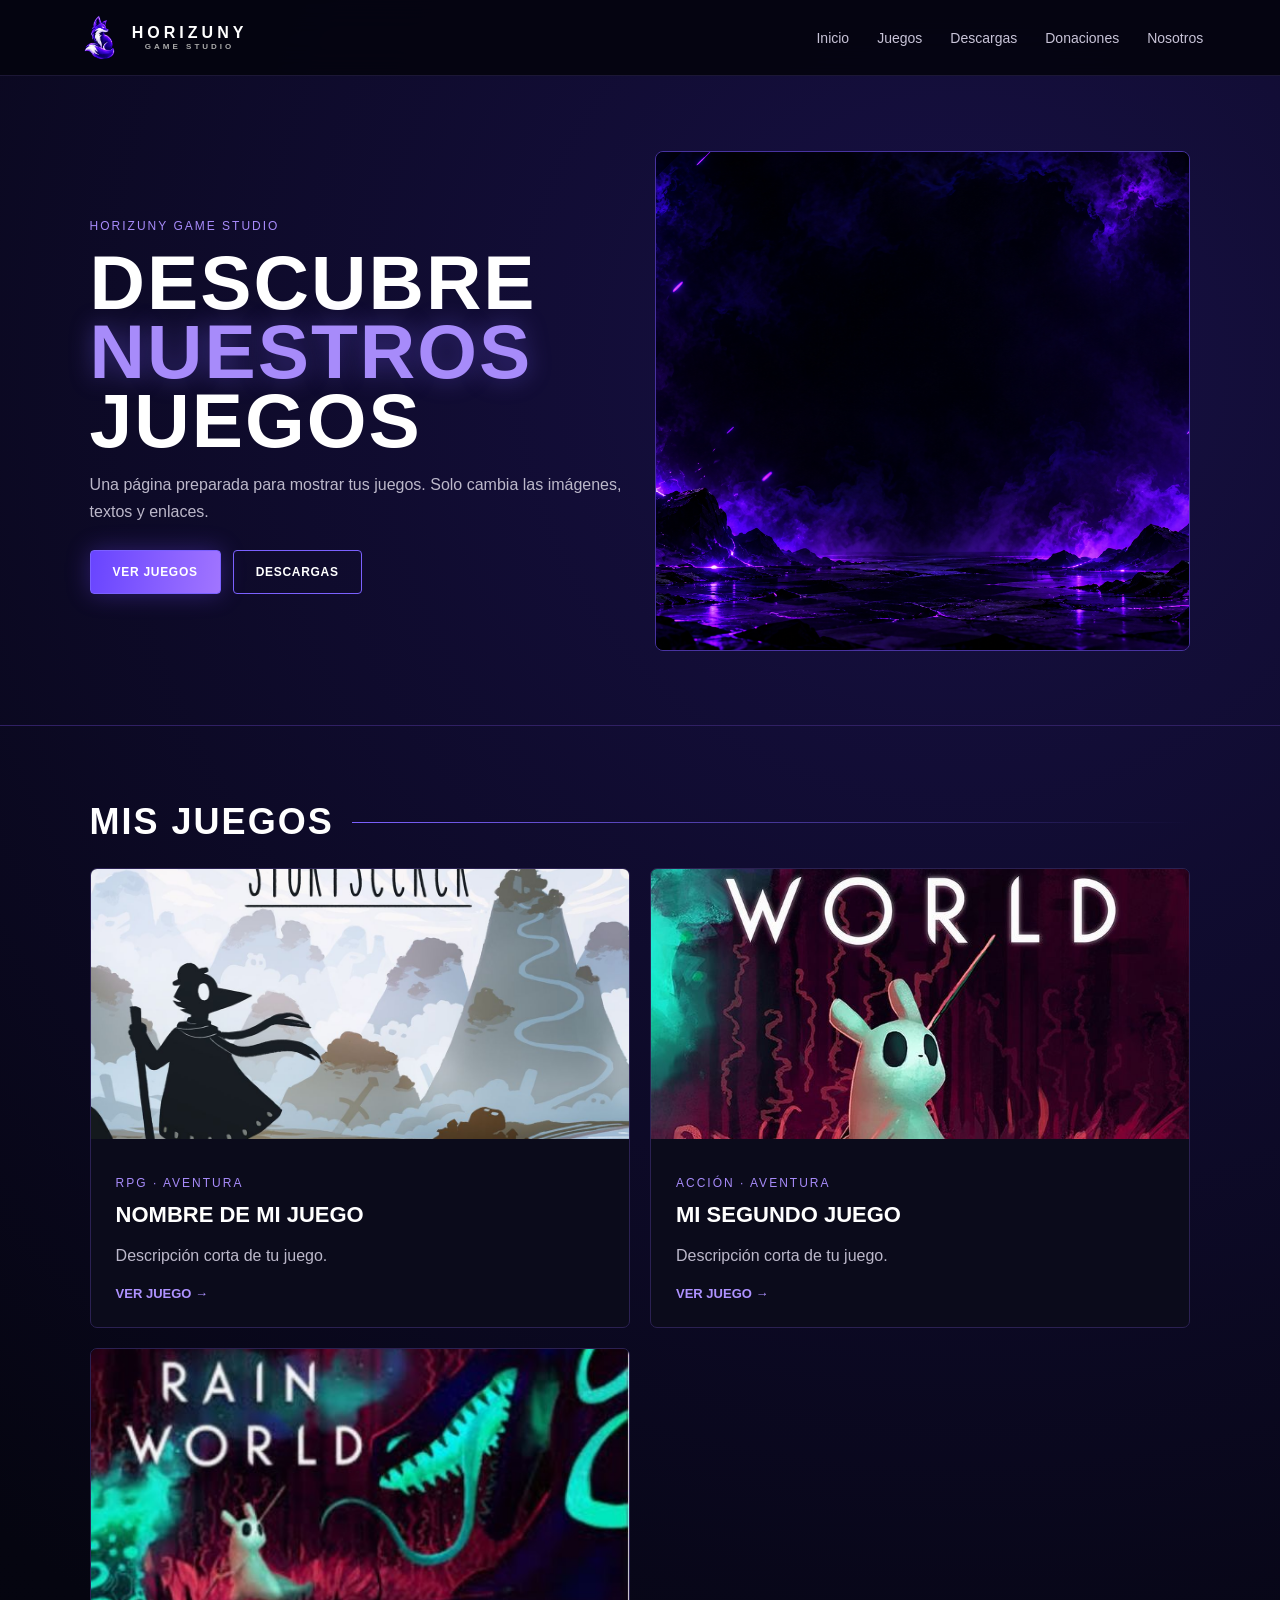
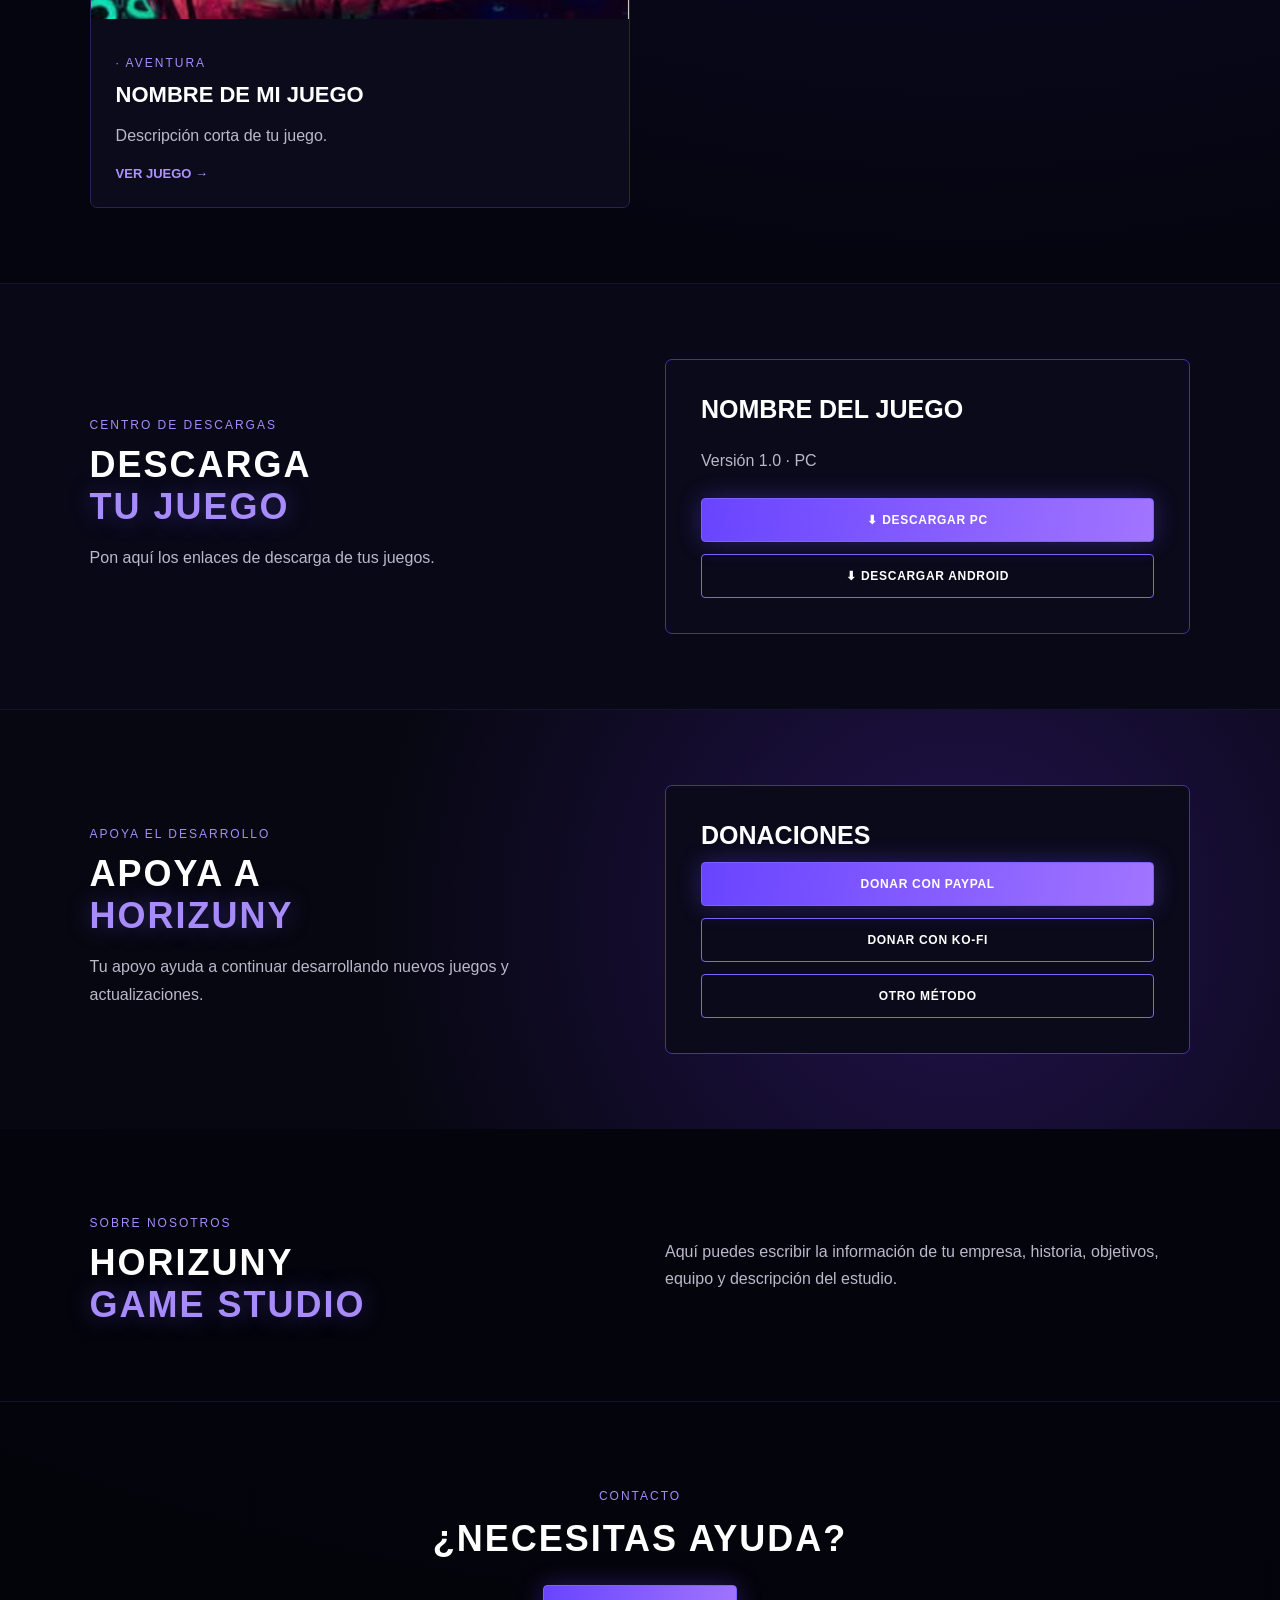
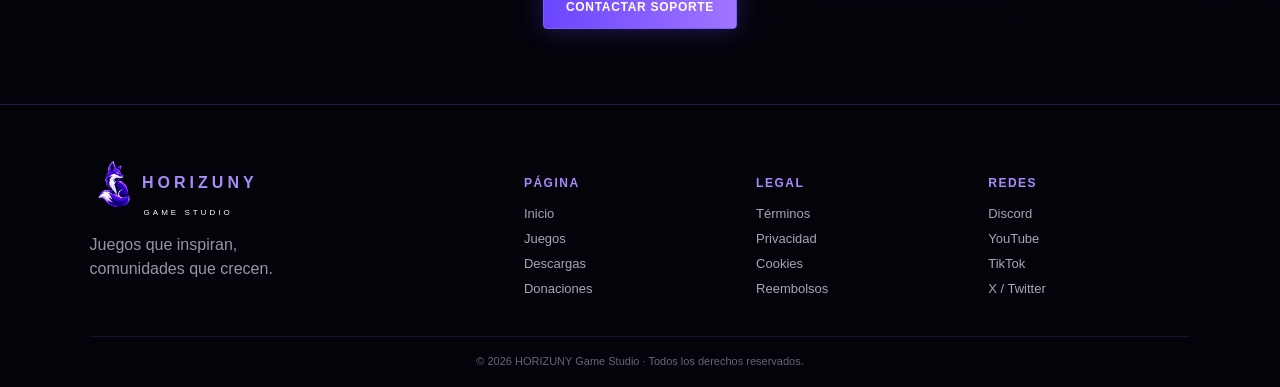
==== index.html @ 29d7063d "Add files via upload" ====
<!DOCTYPE html>
<html lang="es">
<head>
  <meta charset="UTF-8">
  <meta name="viewport" content="width=device-width, initial-scale=1.0">
  <title>HORIZUNY STUDIO</title>
    <link rel="icon" type="img/logo.png" href="img/logo.png">
  <meta name="description" content="HORIZUNY Game Studio - Juegos y aventuras.">
  <link rel="stylesheet" href="css/style.css">
</head>
<body>

<header class="header">
  <a class="logo" href="#inicio">
    <img src="img/logo.png" alt="HORIZUNY">
    <span>HORIZUNY <small>GAME STUDIO</small></span>
  </a>

  <button class="menu-btn" id="menuBtn">☰</button>

  <nav id="nav">
    <a href="#inicio">Inicio</a>
    <a href="#juegos">Juegos</a>
    <a href="#descargas">Descargas</a>
    <a href="#donaciones">Donaciones</a>
    <a href="#nosotros">Nosotros</a>
  </nav>
</header>

<main>

<!-- ================= INICIO ================= -->
<section class="hero" id="inicio">
  <div class="hero-text">
    <p class="label">HORIZUNY GAME STUDIO</p>
    <h1>DESCUBRE<br><span>NUESTROS</span><br>JUEGOS</h1>
    <p>Una página preparada para mostrar tus juegos. Solo cambia las imágenes, textos y enlaces.</p>
    <div class="buttons">
      <a class="btn primary" href="#juegos">VER JUEGOS</a>
      <a class="btn" href="#descargas">DESCARGAS</a>
    </div>
  </div>

  <!-- CAMBIA SOLO ESTA FOTO -->
  <div class="hero-image">
    <img src="img/hero.png" alt="Imagen principal del juego">
  </div>
</section>

<!-- ================= JUEGOS ================= -->
<section class="section" id="juegos">
  <div class="title">
    <h2>MIS JUEGOS</h2>
    <span></span>
  </div>

  <!-- DUPLICA ESTA TARJETA PARA CADA JUEGO -->
  <div class="games">

    <article class="game-card">
      <!-- CAMBIA ESTA FOTO -->
      <img src="img/juegos/juego1.jpg" alt="Juego 1">
      <div>
        <p class="label">RPG · AVENTURA</p>
        <!-- CAMBIA NOMBRE -->
        <h3>NOMBRE DE MI JUEGO</h3>
        <!-- CAMBIA DESCRIPCIÓN -->
        <p>Descripción corta de tu juego.</p>
        <!-- CAMBIA ESTE LINK -->
        <a class="game-link" href="juego1.html">VER JUEGO →</a>
      </div>
    </article>

    <article class="game-card">
      <img src="img/juegos/juego2.jpg" alt="Juego 2">
      <div>
        <p class="label">ACCIÓN · AVENTURA</p>
        <h3>MI SEGUNDO JUEGO</h3>
        <p>Descripción corta de tu juego.</p>
        <a class="game-link" href="juego2.html">VER JUEGO →</a>
      </div>
    </article>

    <article class="game-card">
      <!-- CAMBIA ESTA FOTO -->
      <img src="img/juegos/juego3.jpg" alt="Juego 1">
      <div>
        <p class="label"> · AVENTURA</p>
        <!-- CAMBIA NOMBRE -->
        <h3>NOMBRE DE MI JUEGO</h3>
        <!-- CAMBIA DESCRIPCIÓN -->
        <p>Descripción corta de tu juego.</p>
        <!-- CAMBIA ESTE LINK -->
        <a class="game-link" href="juego3.html">VER JUEGO →</a>
      </div>
    </article>

  </div>
</section>

<!-- ================= DESCARGAS ================= -->
<section class="download section" id="descargas">
  <div>
    <p class="label">CENTRO DE DESCARGAS</p>
    <h2>DESCARGA<br><span>TU JUEGO</span></h2>
    <p>Pon aquí los enlaces de descarga de tus juegos.</p>
  </div>

  <div class="download-box">
    <h3>NOMBRE DEL JUEGO</h3>
    <p>Versión 1.0 · PC</p>

    <!-- CAMBIA SOLO EL LINK -->
    <a class="btn primary" href="downloads/juego-pc.zip" download>
      ⬇ DESCARGAR PC
    </a>

    <!-- CAMBIA SOLO EL LINK -->
    <a class="btn" href="downloads/juego.apk" download>
      ⬇ DESCARGAR ANDROID
    </a>
  </div>
</section>

<!-- ================= DONACIONES ================= -->
<section class="donation section" id="donaciones">
  <div>
    <p class="label">APOYA EL DESARROLLO</p>
    <h2>APOYA A<br><span>HORIZUNY</span></h2>
    <p>Tu apoyo ayuda a continuar desarrollando nuevos juegos y actualizaciones.</p>
  </div>

  <div class="donation-box">
    <h3>DONACIONES</h3>

    <!-- CAMBIA SOLO LOS LINKS -->
    <a class="btn primary" href="TU_LINK_DE_PAYPAL" target="_blank">
      DONAR CON PAYPAL
    </a>

    <a class="btn" href="TU_LINK_DE_KOFI" target="_blank">
      DONAR CON KO-FI
    </a>

    <a class="btn" href="TU_LINK_DE_OTRO_METODO" target="_blank">
      OTRO MÉTODO
    </a>
  </div>
</section>

<!-- ================= NOSOTROS ================= -->
<section class="about section" id="nosotros">
  <div>
    <p class="label">SOBRE NOSOTROS</p>
    <h2>HORIZUNY<br><span>GAME STUDIO</span></h2>
  </div>
  <p>
    Aquí puedes escribir la información de tu empresa, historia,
    objetivos, equipo y descripción del estudio.
  </p>
</section>

<!-- ================= CONTACTO ================= -->
<section class="contact section">
  <p class="label">CONTACTO</p>
  <h2>¿NECESITAS AYUDA?</h2>
  <!-- CAMBIA EL CORREO -->
  <a class="btn primary" href="mailto:horizuny.soporte@gmail.com">CONTACTAR SOPORTE</a>
</section>

</main>

<!-- ================= FOOTER ================= -->
<footer>
  <div class="footer-brand">
    <img src="img/logo.png" alt="HORIZUNY">
    <strong>HORIZUNY</strong>
    <small>GAME STUDIO</small>
    <p>Juegos que inspiran,<br>comunidades que crecen.</p>
  </div>

  <div>
    <h4>PÁGINA</h4>
    <a href="#inicio">Inicio</a>
    <a href="#juegos">Juegos</a>
    <a href="#descargas">Descargas</a>
    <a href="#donaciones">Donaciones</a>
  </div>

  <div>
    <h4>LEGAL</h4>
    <!-- PUEDES CAMBIAR ESTOS LINKS -->
    <a href="legal/terminos.html">Términos</a>
    <a href="legal/privacidad.html">Privacidad</a>
    <a href="legal/cookies.html">Cookies</a>
    <a href="legal/reembolsos.html">Reembolsos</a>
  </div>

  <div>
    <h4>REDES</h4>
    <!-- CAMBIA LOS LINKS -->
    <a href="TU_LINK_DISCORD">Discord</a>
    <a href="TU_LINK_YOUTUBE">YouTube</a>
    <a href="TU_LINK_TIKTOK">TikTok</a>
    <a href="TU_LINK_X">X / Twitter</a>
  </div>

  <div class="copyright">
    © 2026 HORIZUNY Game Studio · Todos los derechos reservados.
  </div>
</footer>

<script src="js/script.js"></script>
</body>
</html>
---- css/style.css ----
:root{
  --bg:#050510;--panel:#0b0b1b;--purple:#7b61ff;--violet:#a78bfa;
  --white:#fff;--text:#bcb8ca;--line:#302064;
}
*{box-sizing:border-box}
html{scroll-behavior:smooth}
body{margin:0;background:radial-gradient(circle at 75% 10%,#171044,#050510 45%,#030309);color:var(--white);font-family:Arial,sans-serif}
a{text-decoration:none;color:inherit}
.header{height:76px;padding:0 6%;display:flex;align-items:center;gap:30px;position:sticky;top:0;z-index:50;background:#050510ee;backdrop-filter:blur(15px);border-bottom:1px solid #1c1735}
.logo{display:flex;align-items:center;gap:10px;font-weight:bold;letter-spacing:4px}
.logo img{width:45px;height:45px;object-fit:contain}
.logo small{display:block;font-size:8px;letter-spacing:3px;text-align:center;color:#aaa}
nav{margin-left:auto;display:flex;gap:28px}
nav a{color:#c8c3d7;font-size:14px}
nav a:hover{color:#a78bfa}
.menu-btn{display:none;background:none;border:0;color:white;font-size:25px}
.hero{min-height:650px;padding:70px 7%;display:grid;grid-template-columns:1fr 1fr;align-items:center;gap:30px;border-bottom:1px solid var(--line)}
.hero-text{max-width:620px}
.label{color:var(--violet);font-size:12px;letter-spacing:2px}
h1{font-size:clamp(45px,6vw,78px);line-height:.9;margin:15px 0;font-weight:900;letter-spacing:2px}
h1 span,h2 span{color:var(--violet);text-shadow:0 0 25px #7b61ff66}
.hero-text>p:not(.label),.about>p,.download>div>p:last-child,.donation>div>p:last-child{color:var(--text);line-height:1.7}
.buttons{display:flex;gap:12px;flex-wrap:wrap;margin-top:25px}
.btn{display:inline-flex;justify-content:center;align-items:center;padding:14px 22px;border:1px solid var(--purple);border-radius:4px;font-size:12px;font-weight:bold;letter-spacing:.7px;transition:.2s}
.btn:hover{transform:translateY(-2px)}
.primary{background:linear-gradient(100deg,#6844ff,#a175ff);box-shadow:0 0 24px #7148ff55}
.hero-image{height:500px;border:1px solid #4833a0;border-radius:8px;overflow:hidden;background:#080816}
.hero-image img{width:100%;height:100%;object-fit:cover}
.section{padding:75px 7%}
.title{display:flex;align-items:center;gap:18px;margin-bottom:25px}
.title h2,h2{font-size:36px;margin:0;letter-spacing:2px}
.title span{height:1px;background:linear-gradient(90deg,var(--purple),transparent);flex:1}
.games{display:grid;grid-template-columns:repeat(2,1fr);gap:20px}
.game-card{background:var(--panel);border:1px solid #2b2152;border-radius:7px;overflow:hidden;transition:.2s}
.game-card:hover{border-color:#7653df;transform:translateY(-4px)}
.game-card>img{width:100%;height:270px;object-fit:cover;display:block;background:#111}
.game-card>div{padding:25px}
.game-card h3{font-size:22px;margin:8px 0}
.game-card p:not(.label){color:var(--text);line-height:1.5}
.game-link{color:#ae92ff;font-weight:bold;font-size:13px}
.download,.donation{display:grid;grid-template-columns:1fr 1fr;gap:50px;align-items:center;border-top:1px solid #17132e;background:#080817}
.download-box,.donation-box{background:#0a0a1b;border:1px solid #4932a0;padding:35px;border-radius:7px;display:flex;flex-direction:column;gap:12px}
.download-box h3,.donation-box h3{font-size:25px;margin:0}
.download-box p{color:var(--text)}
.donation{background:radial-gradient(circle at 75%,#21124b,#070711 60%)}
.about{display:grid;grid-template-columns:1fr 1fr;gap:50px;align-items:center}
.contact{text-align:center;border-top:1px solid #17132e}
.contact h2{margin:15px 0 25px}
footer{display:grid;grid-template-columns:2fr 1fr 1fr 1fr;gap:30px;padding:55px 7% 20px;background:#030309;border-top:1px solid #24184c}
.footer-brand img{width:48px;vertical-align:middle}.footer-brand strong{color:#a78bfa;letter-spacing:4px}.footer-brand small{display:block;margin-left:54px;letter-spacing:3px;font-size:8px}.footer-brand p{color:#9995a8;line-height:1.5}
footer h4{color:#a78bfa;font-size:12px;letter-spacing:1.5px}
footer>div>a{display:block;color:#aaa5b8;font-size:13px;margin:10px 0}
.copyright{grid-column:1/-1;text-align:center;border-top:1px solid #17132e;padding-top:18px;color:#69657a;font-size:11px}
@media(max-width:850px){
  nav{display:none;position:absolute;top:76px;left:0;right:0;background:#050510;padding:20px 7%;flex-direction:column}
  nav.open{display:flex}.menu-btn{display:block;margin-left:auto}
  .hero,.download,.donation,.about{grid-template-columns:1fr}
  .hero-image{height:350px}.games{grid-template-columns:1fr}
  footer{grid-template-columns:1fr 1fr}
}
@media(max-width:500px){
  .header{padding:0 5%}.hero,.section{padding-left:5%;padding-right:5%}
  h1{font-size:46px}.title h2,h2{font-size:28px}
  footer{grid-template-columns:1fr}.copyright{grid-column:auto}
}
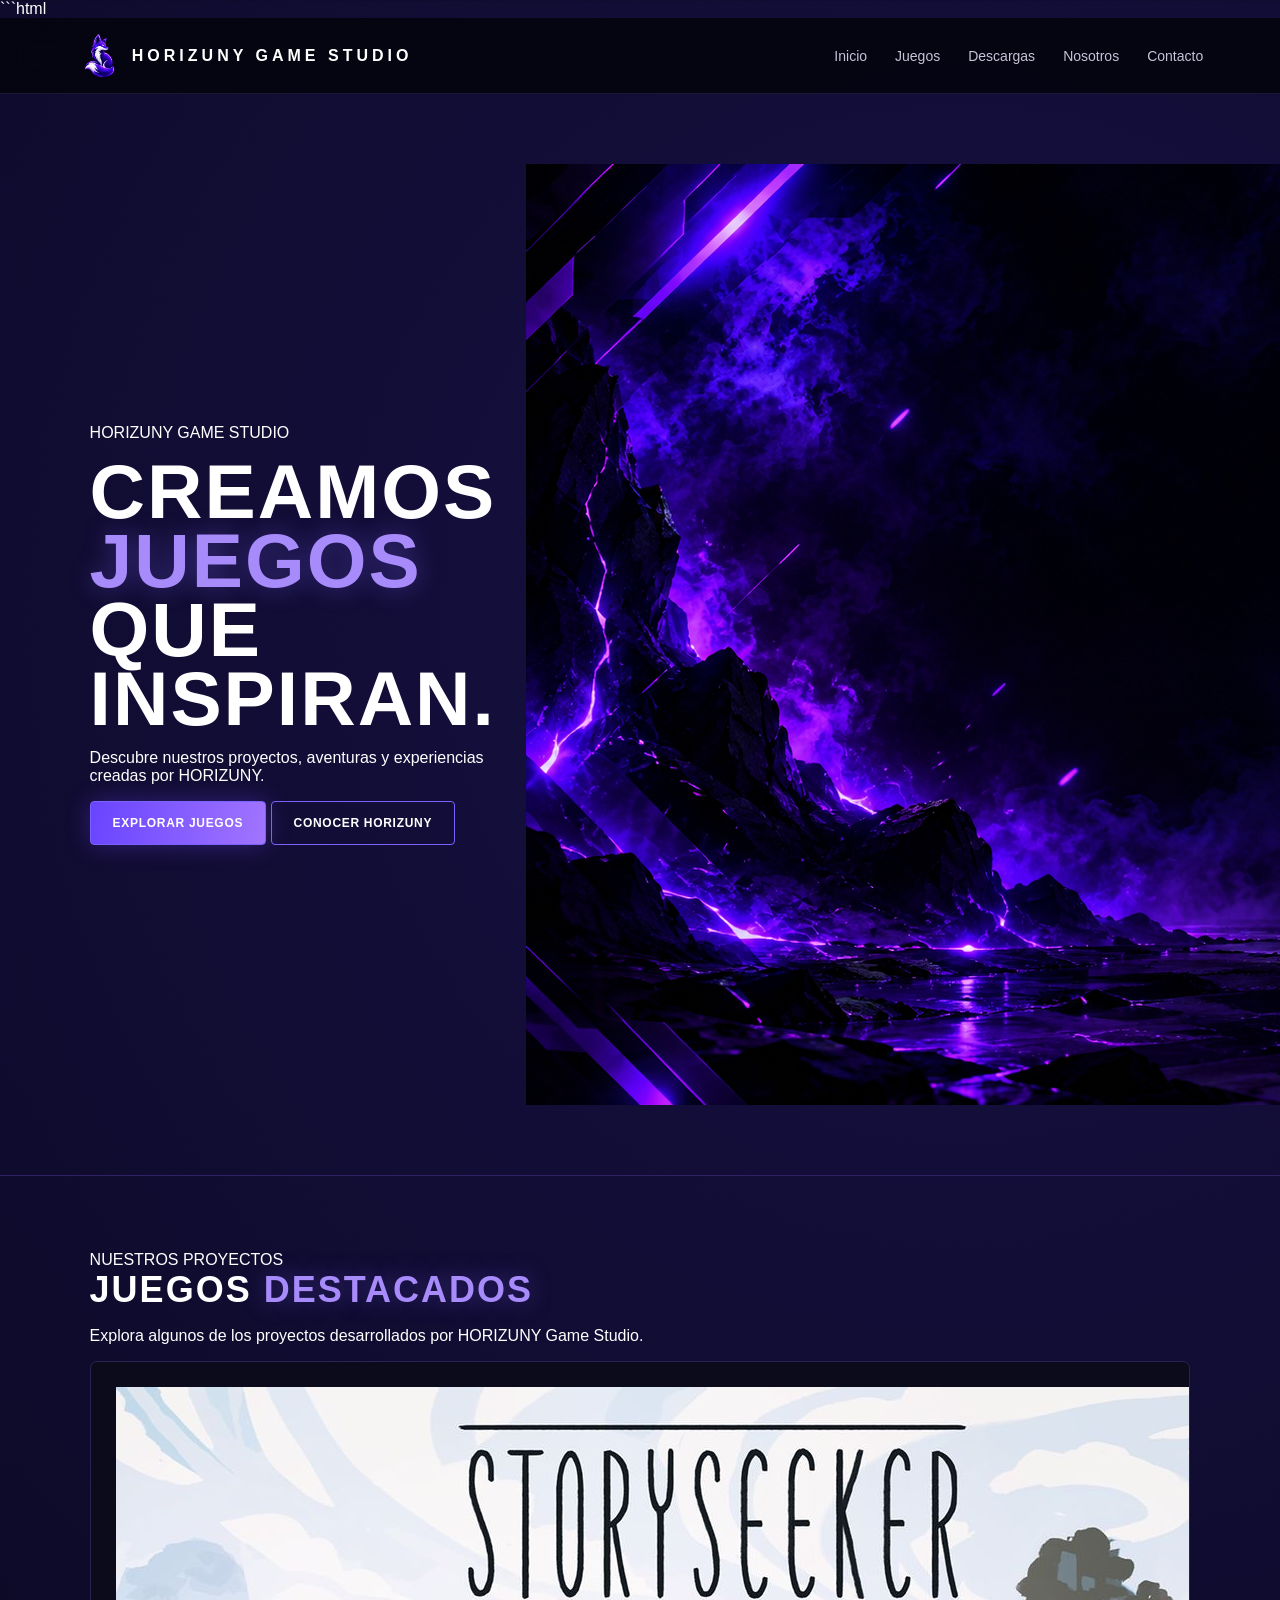
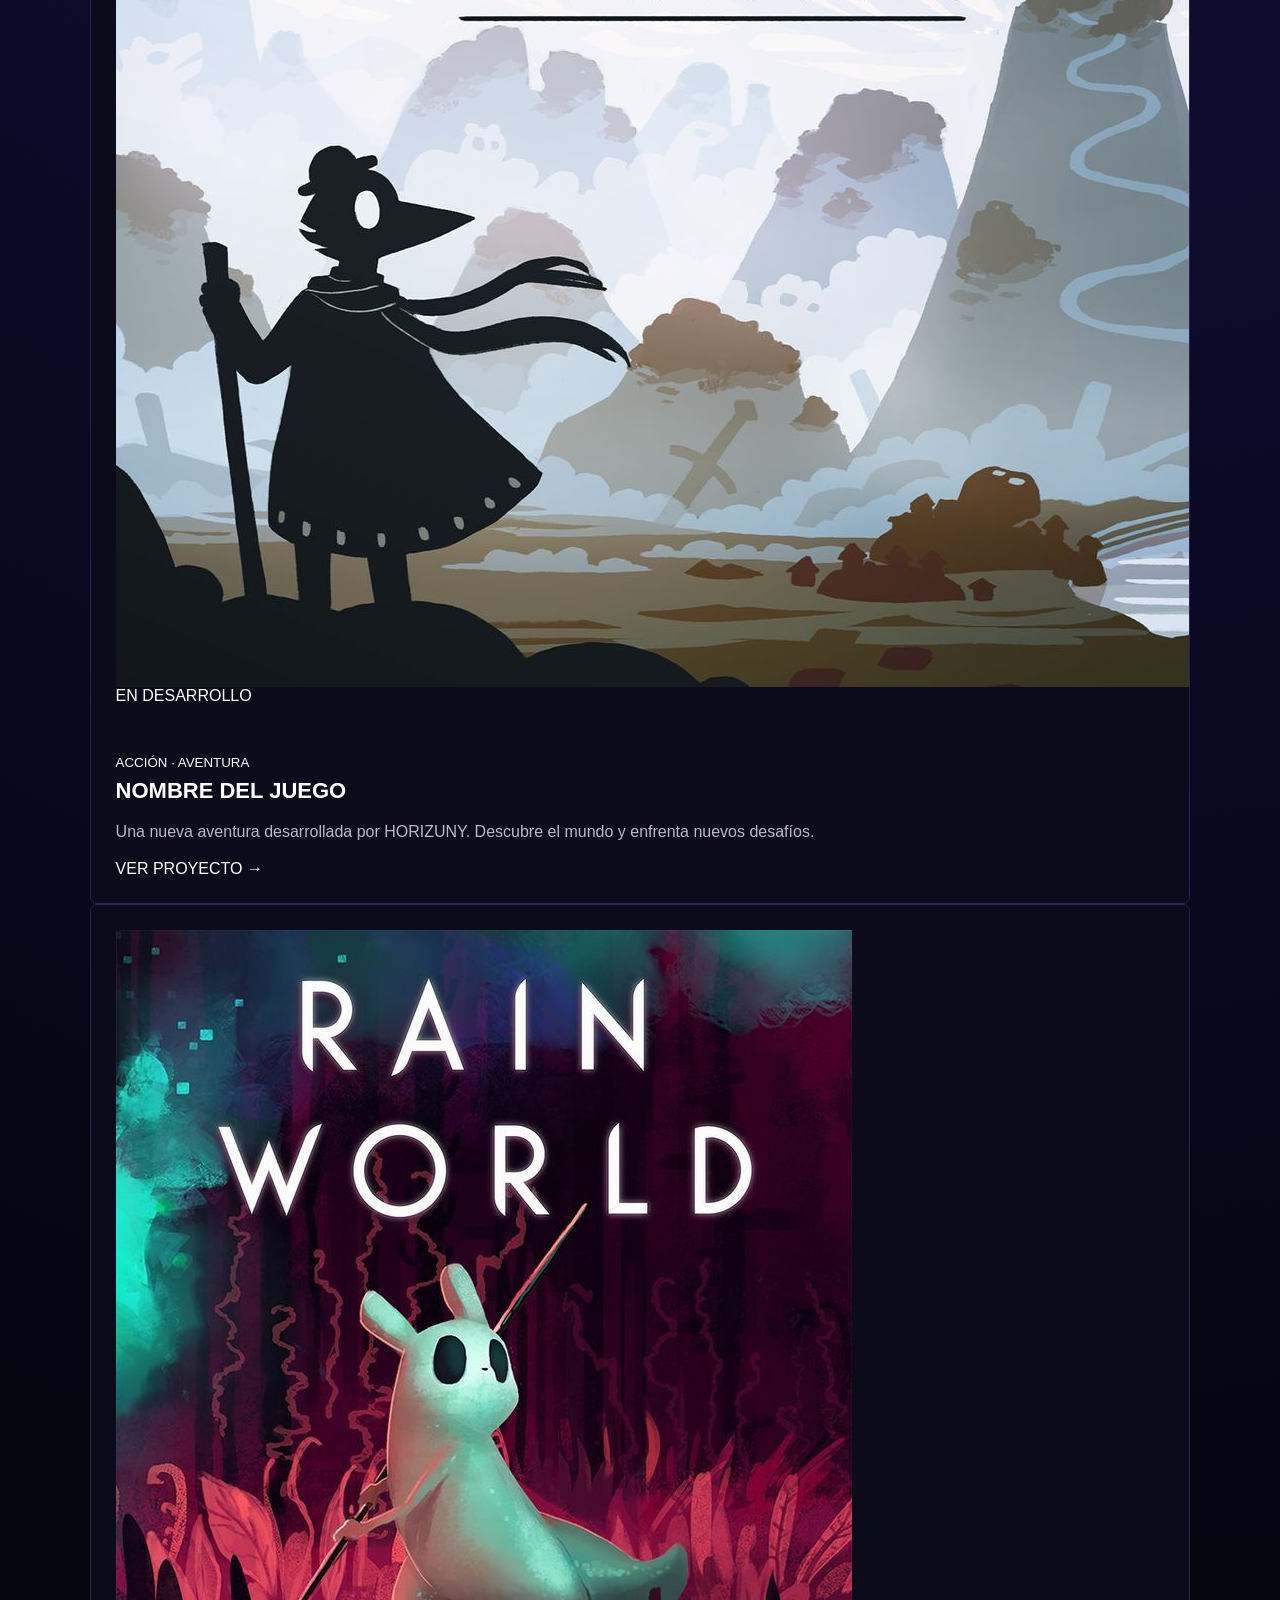
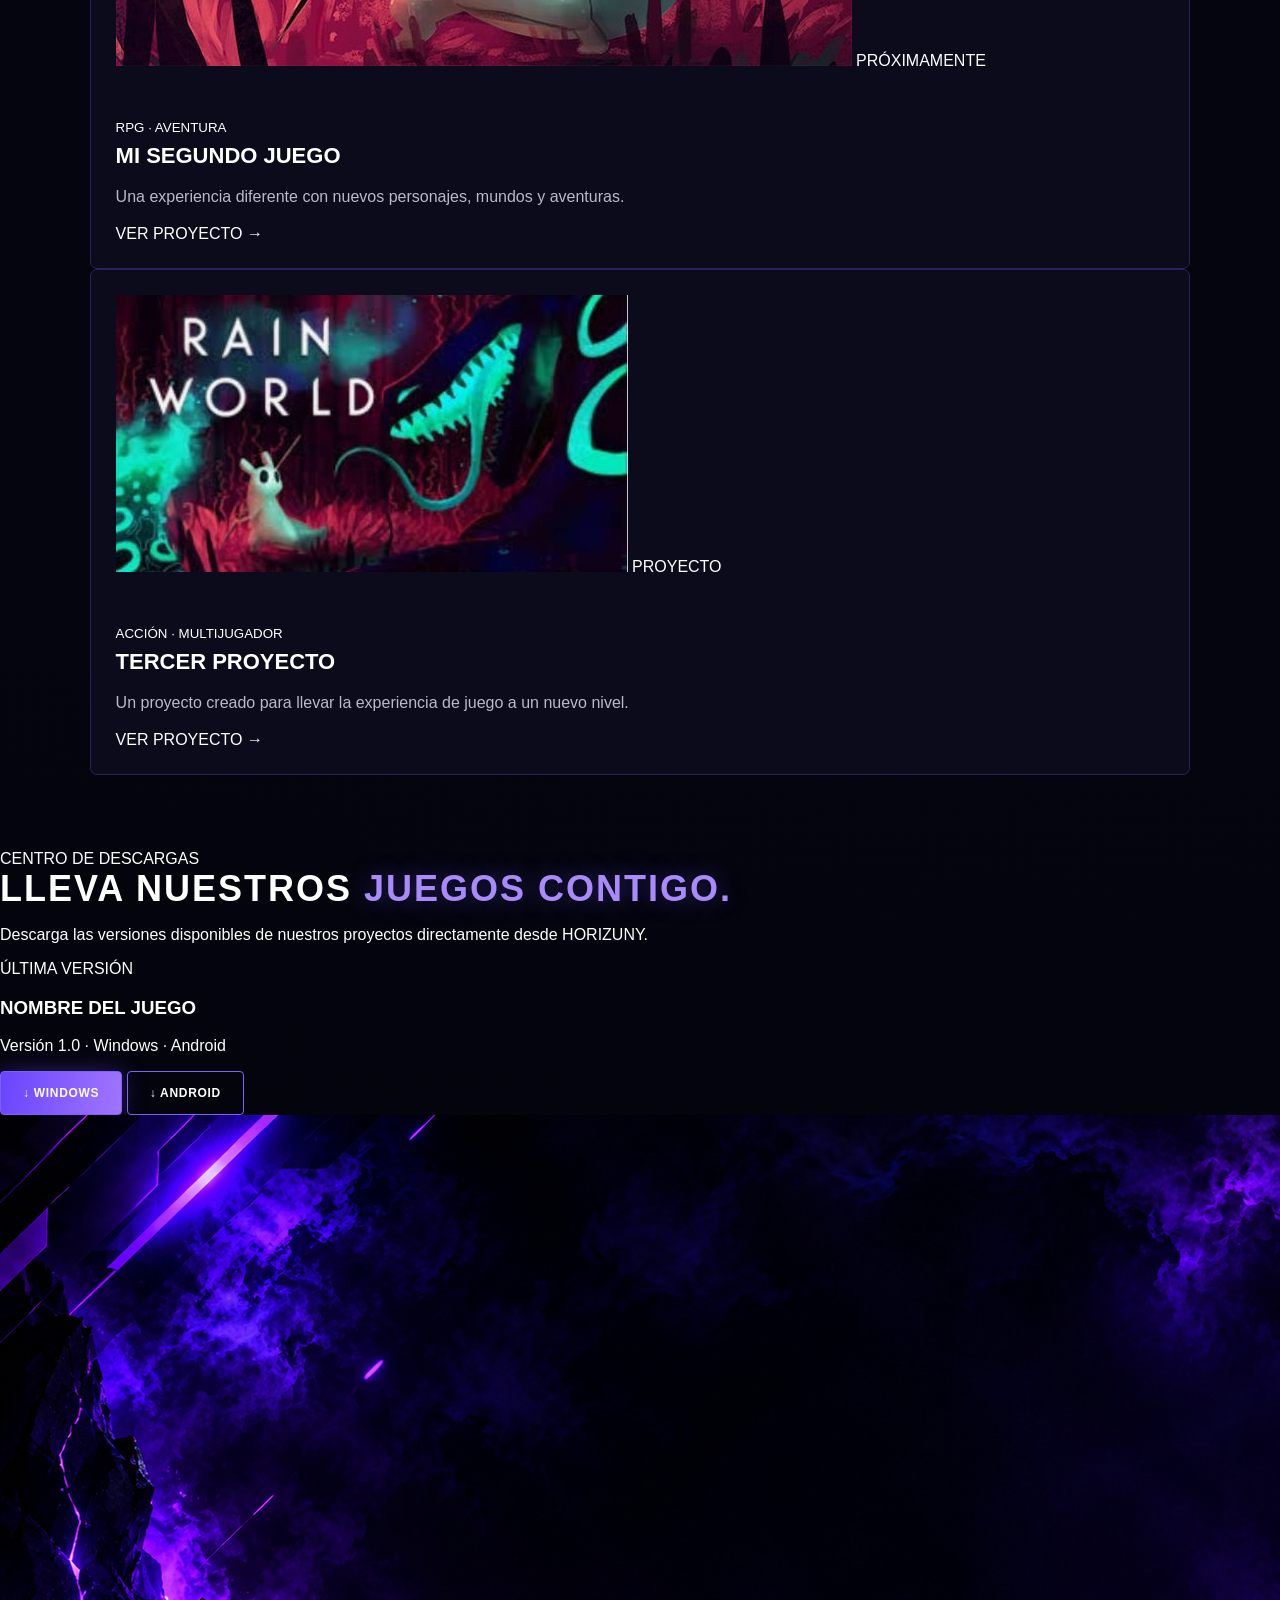
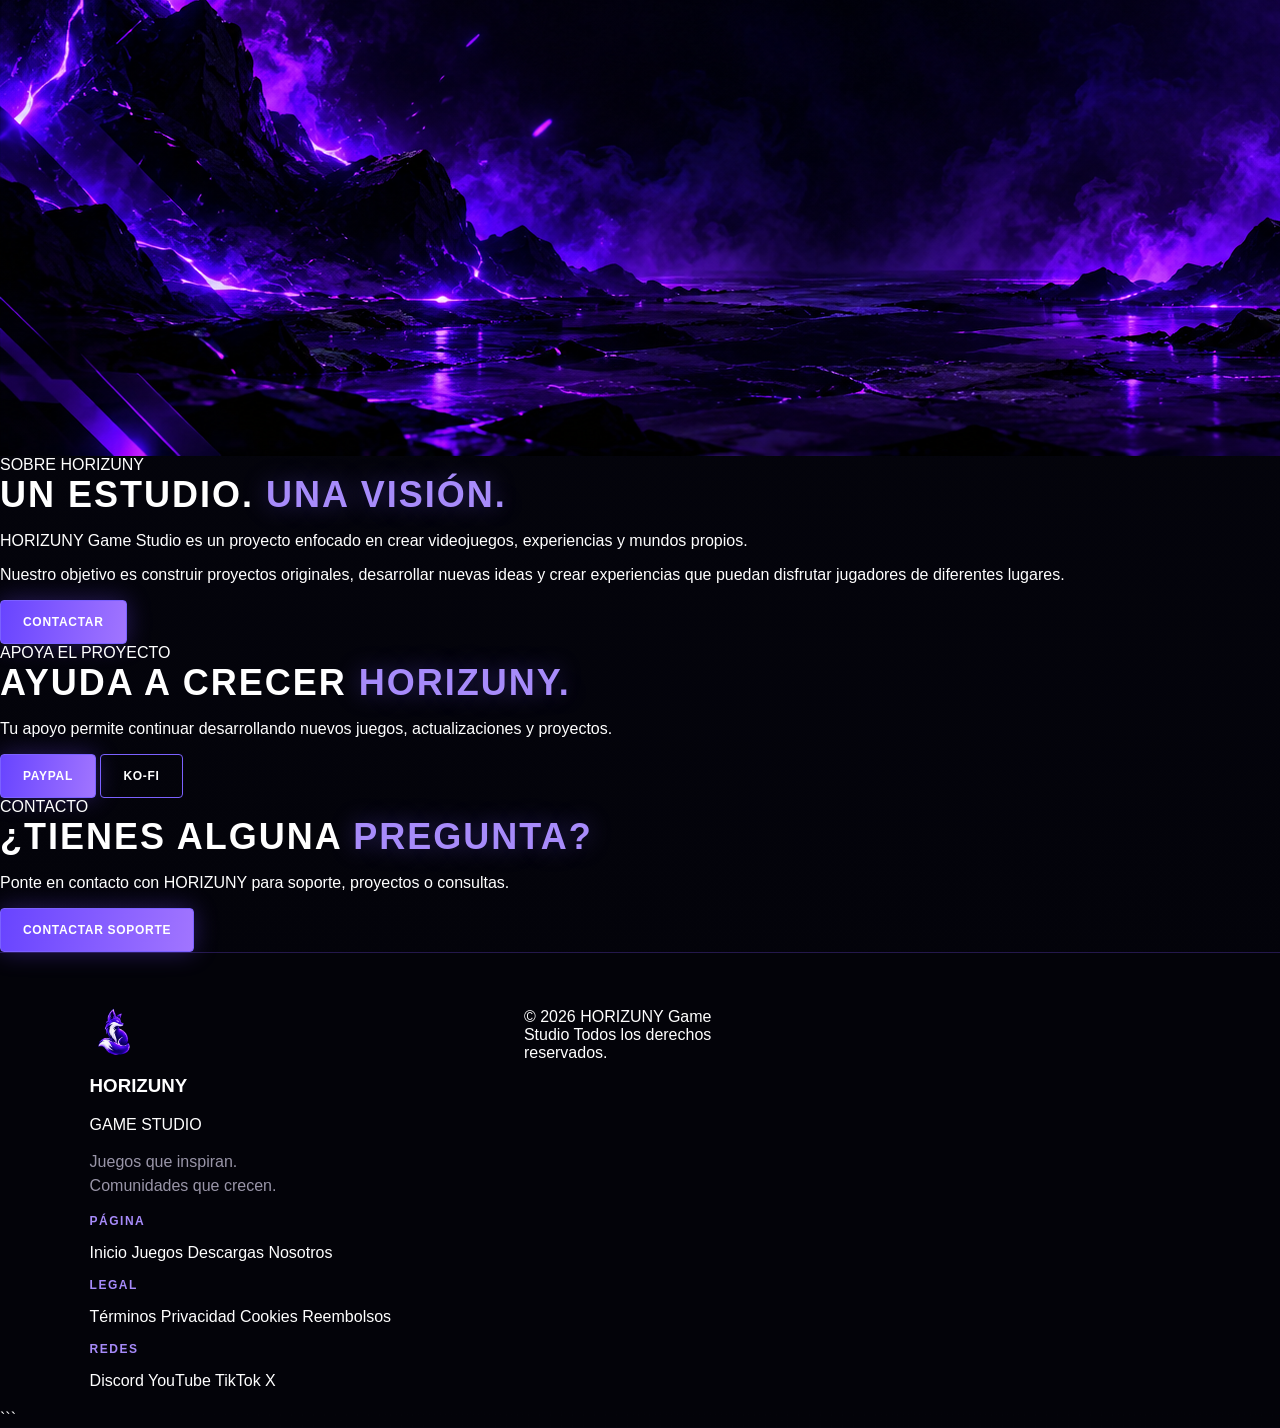
==== commit 56f10fcc: "index.html" ====
--- a/index.html
+++ b/index.html
@@ -1,215 +1,447 @@
+```html
 <!DOCTYPE html>
 <html lang="es">
 <head>
   <meta charset="UTF-8">
   <meta name="viewport" content="width=device-width, initial-scale=1.0">
-  <title>HORIZUNY STUDIO</title>
-    <link rel="icon" type="img/logo.png" href="img/logo.png">
-  <meta name="description" content="HORIZUNY Game Studio - Juegos y aventuras.">
+
+  <title>HORIZUNY — Game Studio</title>
+
+  <meta name="description"
+        content="HORIZUNY Game Studio — Creamos juegos, experiencias y mundos para jugadores.">
+
+  <link rel="icon" href="img/logo.png">
   <link rel="stylesheet" href="css/style.css">
 </head>
+
 <body>
 
+<!-- ================= HEADER ================= -->
+
 <header class="header">
-  <a class="logo" href="#inicio">
+
+  <a href="#inicio" class="logo">
     <img src="img/logo.png" alt="HORIZUNY">
-    <span>HORIZUNY <small>GAME STUDIO</small></span>
+    <div>
+      <strong>HORIZUNY</strong>
+      <span>GAME STUDIO</span>
+    </div>
   </a>
 
-  <button class="menu-btn" id="menuBtn">☰</button>
+  <button class="menu-btn" id="menuBtn" aria-label="Abrir menú">
+    ☰
+  </button>
 
   <nav id="nav">
     <a href="#inicio">Inicio</a>
     <a href="#juegos">Juegos</a>
     <a href="#descargas">Descargas</a>
-    <a href="#donaciones">Donaciones</a>
     <a href="#nosotros">Nosotros</a>
+    <a href="#contacto">Contacto</a>
   </nav>
+
 </header>
 
+
 <main>
 
-<!-- ================= INICIO ================= -->
+<!-- ================= HERO ================= -->
+
 <section class="hero" id="inicio">
-  <div class="hero-text">
-    <p class="label">HORIZUNY GAME STUDIO</p>
-    <h1>DESCUBRE<br><span>NUESTROS</span><br>JUEGOS</h1>
-    <p>Una página preparada para mostrar tus juegos. Solo cambia las imágenes, textos y enlaces.</p>
-    <div class="buttons">
-      <a class="btn primary" href="#juegos">VER JUEGOS</a>
-      <a class="btn" href="#descargas">DESCARGAS</a>
-    </div>
-  </div>
-
-  <!-- CAMBIA SOLO ESTA FOTO -->
-  <div class="hero-image">
-    <img src="img/hero.png" alt="Imagen principal del juego">
-  </div>
-</section>
+
+  <div class="hero-content">
+
+    <span class="tag">
+      HORIZUNY GAME STUDIO
+    </span>
+
+    <h1>
+      CREAMOS
+      <span>JUEGOS</span>
+      QUE INSPIRAN.
+    </h1>
+
+    <p>
+      Descubre nuestros proyectos, aventuras y experiencias
+      creadas por HORIZUNY.
+    </p>
+
+    <div class="hero-buttons">
+
+      <a href="#juegos" class="btn primary">
+        EXPLORAR JUEGOS
+      </a>
+
+      <a href="#nosotros" class="btn">
+        CONOCER HORIZUNY
+      </a>
+
+    </div>
+
+  </div>
+
+  <div class="hero-art">
+    <img src="img/hero.png" alt="HORIZUNY Game Studio">
+  </div>
+
+</section>
+
 
 <!-- ================= JUEGOS ================= -->
-<section class="section" id="juegos">
-  <div class="title">
-    <h2>MIS JUEGOS</h2>
-    <span></span>
-  </div>
-
-  <!-- DUPLICA ESTA TARJETA PARA CADA JUEGO -->
-  <div class="games">
+
+<section class="section games-section" id="juegos">
+
+  <div class="section-heading">
+
+    <div>
+      <span class="tag">NUESTROS PROYECTOS</span>
+
+      <h2>
+        JUEGOS
+        <span>DESTACADOS</span>
+      </h2>
+    </div>
+
+    <p>
+      Explora algunos de los proyectos desarrollados
+      por HORIZUNY Game Studio.
+    </p>
+
+  </div>
+
+
+  <div class="games-grid">
 
     <article class="game-card">
-      <!-- CAMBIA ESTA FOTO -->
-      <img src="img/juegos/juego1.jpg" alt="Juego 1">
-      <div>
-        <p class="label">RPG · AVENTURA</p>
-        <!-- CAMBIA NOMBRE -->
-        <h3>NOMBRE DE MI JUEGO</h3>
-        <!-- CAMBIA DESCRIPCIÓN -->
-        <p>Descripción corta de tu juego.</p>
-        <!-- CAMBIA ESTE LINK -->
-        <a class="game-link" href="juego1.html">VER JUEGO →</a>
-      </div>
+
+      <div class="game-image">
+        <img src="img/juegos/juego1.jpg" alt="Juego 1">
+        <span>EN DESARROLLO</span>
+      </div>
+
+      <div class="game-info">
+
+        <small>ACCIÓN · AVENTURA</small>
+
+        <h3>NOMBRE DEL JUEGO</h3>
+
+        <p>
+          Una nueva aventura desarrollada por HORIZUNY.
+          Descubre el mundo y enfrenta nuevos desafíos.
+        </p>
+
+        <a href="juego1.html">
+          VER PROYECTO →
+        </a>
+
+      </div>
+
     </article>
 
+
     <article class="game-card">
-      <img src="img/juegos/juego2.jpg" alt="Juego 2">
-      <div>
-        <p class="label">ACCIÓN · AVENTURA</p>
+
+      <div class="game-image">
+        <img src="img/juegos/juego2.jpg" alt="Juego 2">
+        <span>PRÓXIMAMENTE</span>
+      </div>
+
+      <div class="game-info">
+
+        <small>RPG · AVENTURA</small>
+
         <h3>MI SEGUNDO JUEGO</h3>
-        <p>Descripción corta de tu juego.</p>
-        <a class="game-link" href="juego2.html">VER JUEGO →</a>
-      </div>
+
+        <p>
+          Una experiencia diferente con nuevos personajes,
+          mundos y aventuras.
+        </p>
+
+        <a href="juego2.html">
+          VER PROYECTO →
+        </a>
+
+      </div>
+
     </article>
 
+
     <article class="game-card">
-      <!-- CAMBIA ESTA FOTO -->
-      <img src="img/juegos/juego3.jpg" alt="Juego 1">
-      <div>
-        <p class="label"> · AVENTURA</p>
-        <!-- CAMBIA NOMBRE -->
-        <h3>NOMBRE DE MI JUEGO</h3>
-        <!-- CAMBIA DESCRIPCIÓN -->
-        <p>Descripción corta de tu juego.</p>
-        <!-- CAMBIA ESTE LINK -->
-        <a class="game-link" href="juego3.html">VER JUEGO →</a>
-      </div>
+
+      <div class="game-image">
+        <img src="img/juegos/juego3.jpg" alt="Juego 3">
+        <span>PROYECTO</span>
+      </div>
+
+      <div class="game-info">
+
+        <small>ACCIÓN · MULTIJUGADOR</small>
+
+        <h3>TERCER PROYECTO</h3>
+
+        <p>
+          Un proyecto creado para llevar la experiencia
+          de juego a un nuevo nivel.
+        </p>
+
+        <a href="juego3.html">
+          VER PROYECTO →
+        </a>
+
+      </div>
+
     </article>
 
   </div>
-</section>
+
+</section>
+
 
 <!-- ================= DESCARGAS ================= -->
-<section class="download section" id="descargas">
+
+<section class="download-section" id="descargas">
+
+  <div class="download-content">
+
+    <span class="tag">
+      CENTRO DE DESCARGAS
+    </span>
+
+    <h2>
+      LLEVA NUESTROS
+      <span>JUEGOS CONTIGO.</span>
+    </h2>
+
+    <p>
+      Descarga las versiones disponibles de nuestros
+      proyectos directamente desde HORIZUNY.
+    </p>
+
+  </div>
+
+
+  <div class="download-card">
+
+    <div>
+
+      <span>ÚLTIMA VERSIÓN</span>
+
+      <h3>NOMBRE DEL JUEGO</h3>
+
+      <p>
+        Versión 1.0 · Windows · Android
+      </p>
+
+    </div>
+
+    <div class="download-buttons">
+
+      <a href="downloads/juego-pc.zip"
+         class="btn primary"
+         download>
+        ↓ WINDOWS
+      </a>
+
+      <a href="downloads/juego.apk"
+         class="btn"
+         download>
+        ↓ ANDROID
+      </a>
+
+    </div>
+
+  </div>
+
+</section>
+
+
+<!-- ================= NOSOTROS ================= -->
+
+<section class="about-section" id="nosotros">
+
+  <div class="about-image">
+    <img src="img/hero.png" alt="HORIZUNY">
+  </div>
+
+  <div class="about-content">
+
+    <span class="tag">
+      SOBRE HORIZUNY
+    </span>
+
+    <h2>
+      UN ESTUDIO.
+      <span>UNA VISIÓN.</span>
+    </h2>
+
+    <p>
+      HORIZUNY Game Studio es un proyecto enfocado en crear
+      videojuegos, experiencias y mundos propios.
+    </p>
+
+    <p>
+      Nuestro objetivo es construir proyectos originales,
+      desarrollar nuevas ideas y crear experiencias que
+      puedan disfrutar jugadores de diferentes lugares.
+    </p>
+
+    <a href="#contacto" class="btn primary">
+      CONTACTAR
+    </a>
+
+  </div>
+
+</section>
+
+
+<!-- ================= APOYO ================= -->
+
+<section class="support-section">
+
   <div>
-    <p class="label">CENTRO DE DESCARGAS</p>
-    <h2>DESCARGA<br><span>TU JUEGO</span></h2>
-    <p>Pon aquí los enlaces de descarga de tus juegos.</p>
-  </div>
-
-  <div class="download-box">
-    <h3>NOMBRE DEL JUEGO</h3>
-    <p>Versión 1.0 · PC</p>
-
-    <!-- CAMBIA SOLO EL LINK -->
-    <a class="btn primary" href="downloads/juego-pc.zip" download>
-      ⬇ DESCARGAR PC
+
+    <span class="tag">
+      APOYA EL PROYECTO
+    </span>
+
+    <h2>
+      AYUDA A CRECER
+      <span>HORIZUNY.</span>
+    </h2>
+
+    <p>
+      Tu apoyo permite continuar desarrollando nuevos
+      juegos, actualizaciones y proyectos.
+    </p>
+
+  </div>
+
+
+  <div class="support-buttons">
+
+    <a href="TU_LINK_DE_PAYPAL"
+       class="btn primary"
+       target="_blank">
+      PAYPAL
     </a>
 
-    <!-- CAMBIA SOLO EL LINK -->
-    <a class="btn" href="downloads/juego.apk" download>
-      ⬇ DESCARGAR ANDROID
+    <a href="TU_LINK_DE_KOFI"
+       class="btn"
+       target="_blank">
+      KO-FI
     </a>
-  </div>
-</section>
-
-<!-- ================= DONACIONES ================= -->
-<section class="donation section" id="donaciones">
-  <div>
-    <p class="label">APOYA EL DESARROLLO</p>
-    <h2>APOYA A<br><span>HORIZUNY</span></h2>
-    <p>Tu apoyo ayuda a continuar desarrollando nuevos juegos y actualizaciones.</p>
-  </div>
-
-  <div class="donation-box">
-    <h3>DONACIONES</h3>
-
-    <!-- CAMBIA SOLO LOS LINKS -->
-    <a class="btn primary" href="TU_LINK_DE_PAYPAL" target="_blank">
-      DONAR CON PAYPAL
-    </a>
-
-    <a class="btn" href="TU_LINK_DE_KOFI" target="_blank">
-      DONAR CON KO-FI
-    </a>
-
-    <a class="btn" href="TU_LINK_DE_OTRO_METODO" target="_blank">
-      OTRO MÉTODO
-    </a>
-  </div>
-</section>
-
-<!-- ================= NOSOTROS ================= -->
-<section class="about section" id="nosotros">
-  <div>
-    <p class="label">SOBRE NOSOTROS</p>
-    <h2>HORIZUNY<br><span>GAME STUDIO</span></h2>
-  </div>
+
+  </div>
+
+</section>
+
+
+<!-- ================= CONTACTO ================= -->
+
+<section class="contact-section" id="contacto">
+
+  <span class="tag">
+    CONTACTO
+  </span>
+
+  <h2>
+    ¿TIENES ALGUNA
+    <span>PREGUNTA?</span>
+  </h2>
+
   <p>
-    Aquí puedes escribir la información de tu empresa, historia,
-    objetivos, equipo y descripción del estudio.
+    Ponte en contacto con HORIZUNY para soporte,
+    proyectos o consultas.
   </p>
-</section>
-
-<!-- ================= CONTACTO ================= -->
-<section class="contact section">
-  <p class="label">CONTACTO</p>
-  <h2>¿NECESITAS AYUDA?</h2>
-  <!-- CAMBIA EL CORREO -->
-  <a class="btn primary" href="mailto:horizuny.soporte@gmail.com">CONTACTAR SOPORTE</a>
+
+  <a href="mailto:horizuny.soporte@gmail.com"
+     class="btn primary">
+    CONTACTAR SOPORTE
+  </a>
+
 </section>
 
 </main>
 
+
 <!-- ================= FOOTER ================= -->
+
 <footer>
-  <div class="footer-brand">
-    <img src="img/logo.png" alt="HORIZUNY">
-    <strong>HORIZUNY</strong>
-    <small>GAME STUDIO</small>
-    <p>Juegos que inspiran,<br>comunidades que crecen.</p>
-  </div>
-
-  <div>
-    <h4>PÁGINA</h4>
-    <a href="#inicio">Inicio</a>
-    <a href="#juegos">Juegos</a>
-    <a href="#descargas">Descargas</a>
-    <a href="#donaciones">Donaciones</a>
-  </div>
-
-  <div>
-    <h4>LEGAL</h4>
-    <!-- PUEDES CAMBIAR ESTOS LINKS -->
-    <a href="legal/terminos.html">Términos</a>
-    <a href="legal/privacidad.html">Privacidad</a>
-    <a href="legal/cookies.html">Cookies</a>
-    <a href="legal/reembolsos.html">Reembolsos</a>
-  </div>
-
-  <div>
-    <h4>REDES</h4>
-    <!-- CAMBIA LOS LINKS -->
-    <a href="TU_LINK_DISCORD">Discord</a>
-    <a href="TU_LINK_YOUTUBE">YouTube</a>
-    <a href="TU_LINK_TIKTOK">TikTok</a>
-    <a href="TU_LINK_X">X / Twitter</a>
-  </div>
-
-  <div class="copyright">
-    © 2026 HORIZUNY Game Studio · Todos los derechos reservados.
-  </div>
+
+  <div class="footer-main">
+
+    <div class="footer-brand">
+
+      <img src="img/logo.png" alt="HORIZUNY">
+
+      <h3>HORIZUNY</h3>
+
+      <span>GAME STUDIO</span>
+
+      <p>
+        Juegos que inspiran.<br>
+        Comunidades que crecen.
+      </p>
+
+    </div>
+
+
+    <div class="footer-column">
+
+      <h4>PÁGINA</h4>
+
+      <a href="#inicio">Inicio</a>
+      <a href="#juegos">Juegos</a>
+      <a href="#descargas">Descargas</a>
+      <a href="#nosotros">Nosotros</a>
+
+    </div>
+
+
+    <div class="footer-column">
+
+      <h4>LEGAL</h4>
+
+      <a href="legal/terminos.html">Términos</a>
+      <a href="legal/privacidad.html">Privacidad</a>
+      <a href="legal/cookies.html">Cookies</a>
+      <a href="legal/reembolsos.html">Reembolsos</a>
+
+    </div>
+
+
+    <div class="footer-column">
+
+      <h4>REDES</h4>
+
+      <a href="TU_LINK_DISCORD">Discord</a>
+      <a href="TU_LINK_YOUTUBE">YouTube</a>
+      <a href="TU_LINK_TIKTOK">TikTok</a>
+      <a href="TU_LINK_X">X</a>
+
+    </div>
+
+  </div>
+
+
+  <div class="footer-bottom">
+
+    <span>
+      © 2026 HORIZUNY Game Studio
+    </span>
+
+    <span>
+      Todos los derechos reservados.
+    </span>
+
+  </div>
+
 </footer>
 
+
 <script src="js/script.js"></script>
+
 </body>
 </html>
+```
+
